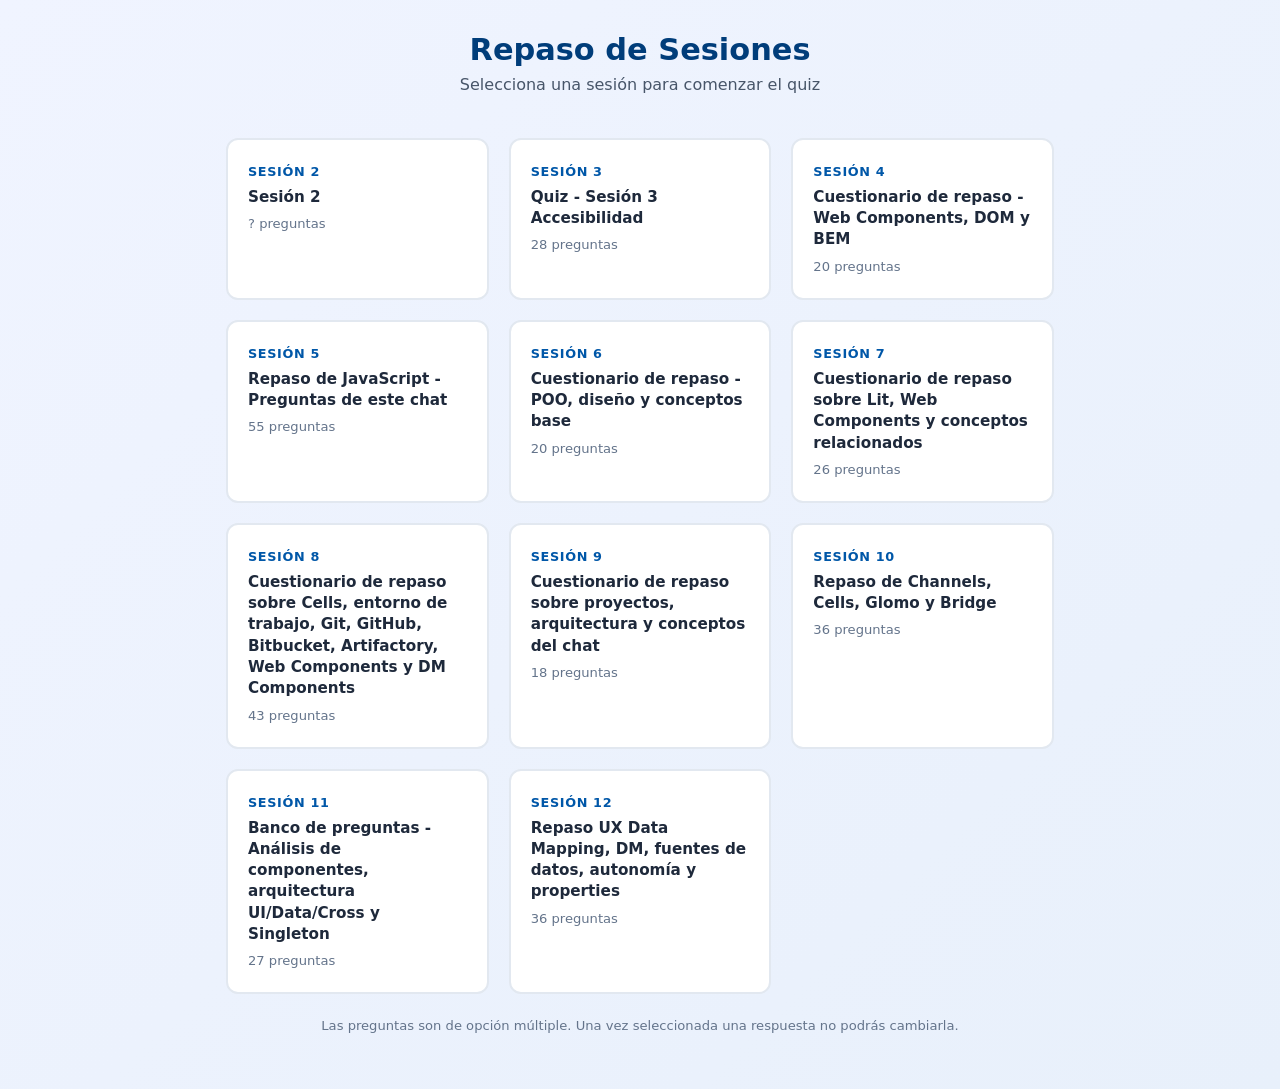
==== quiz.html @ 773c1644 "Agregar formulario de preguntas completo: 11 JSON normalizados, index/quiz/resultado HTML, CSS y JS " ====
<!DOCTYPE html>
<html lang="es">
<head>
  <meta charset="UTF-8">
  <meta name="viewport" content="width=device-width, initial-scale=1.0">
  <title>Quiz - Entelgy</title>
  <link rel="stylesheet" href="css/styles.css">
</head>
<body>
  <div class="page page--quiz">
    <header class="header">
      <a href="index.html" class="header__back" id="backBtn">← Volver al inicio</a>
      <div class="header__info">
        <h1 class="header__title" id="quizTitle">Cargando...</h1>
        <p class="header__progress" id="progressText">Pregunta 1 de N</p>
      </div>
    </header>

    <div class="progress-bar">
      <div class="progress-bar__fill" id="progressBar"></div>
    </div>

    <main class="main main--quiz">
      <div class="question-card" id="questionCard">
        <p class="question-card__number" id="questionNumber">Pregunta 1</p>
        <h2 class="question-card__text" id="questionText">Cargando pregunta...</h2>

        <div class="alternatives" id="alternativesContainer">
          <!-- Las alternativas se generan dinámicamente -->
        </div>

        <div class="feedback" id="feedbackBox" style="display:none">
          <p class="feedback__text" id="feedbackText"></p>
        </div>
      </div>

      <div class="quiz-nav">
        <button class="btn btn--primary" id="nextBtn" style="display:none">
          Siguiente pregunta →
        </button>
        <button class="btn btn--finish" id="finishBtn" style="display:none">
          Ver resultado
        </button>
      </div>
    </main>
  </div>

  <script src="js/app.js"></script>
  <script>
    initQuiz();
  </script>
</body>
</html>
---- css/styles.css ----
/* ===========================
   VARIABLES Y RESET
   =========================== */
:root {
  --color-primary: #0057a8;
  --color-primary-dark: #003d7a;
  --color-primary-light: #e8f0fb;
  --color-success: #1a7f4b;
  --color-success-bg: #e6f6ee;
  --color-success-border: #a3d9b8;
  --color-error: #b91c1c;
  --color-error-bg: #fef2f2;
  --color-error-border: #fca5a5;
  --color-neutral: #64748b;
  --color-neutral-light: #f1f5f9;
  --color-text: #1e293b;
  --color-text-soft: #475569;
  --color-border: #e2e8f0;
  --color-white: #ffffff;
  --radius: 12px;
  --radius-sm: 8px;
  --shadow: 0 4px 16px rgba(0, 0, 0, 0.08);
  --shadow-hover: 0 8px 28px rgba(0, 87, 168, 0.18);
  --transition: 0.2s ease;
  --font: 'Segoe UI', system-ui, -apple-system, sans-serif;
}

*, *::before, *::after {
  box-sizing: border-box;
  margin: 0;
  padding: 0;
}

html {
  font-size: 16px;
  scroll-behavior: smooth;
}

body {
  font-family: var(--font);
  color: var(--color-text);
  background: linear-gradient(135deg, #f0f4ff 0%, #e8f0fb 100%);
  min-height: 100vh;
}

/* ===========================
   LAYOUT
   =========================== */
.page {
  min-height: 100vh;
  display: flex;
  flex-direction: column;
  max-width: 860px;
  margin: 0 auto;
  padding: 0 1rem 2rem;
}

.main {
  flex: 1;
  padding-top: 1.5rem;
}

/* ===========================
   HEADER
   =========================== */
.header {
  padding: 2rem 0 1.25rem;
  text-align: center;
}

.header__back {
  display: inline-block;
  color: var(--color-primary);
  text-decoration: none;
  font-weight: 600;
  font-size: 0.95rem;
  margin-bottom: 0.75rem;
  padding: 0.4rem 0.75rem;
  border-radius: var(--radius-sm);
  transition: background var(--transition), color var(--transition);
}

.header__back:hover {
  background: var(--color-primary-light);
}

.header__title {
  font-size: 1.9rem;
  font-weight: 800;
  color: var(--color-primary-dark);
  line-height: 1.2;
}

.header__subtitle {
  font-size: 1rem;
  color: var(--color-text-soft);
  margin-top: 0.4rem;
}

.header__info {
  display: flex;
  flex-direction: column;
  align-items: center;
  gap: 0.25rem;
}

.header__progress {
  font-size: 0.9rem;
  color: var(--color-neutral);
  font-weight: 500;
}

/* ===========================
   BARRA DE PROGRESO
   =========================== */
.progress-bar {
  width: 100%;
  height: 6px;
  background: var(--color-border);
  border-radius: 99px;
  overflow: hidden;
  margin-bottom: 1.5rem;
}

.progress-bar__fill {
  height: 100%;
  background: linear-gradient(90deg, var(--color-primary), #4a9cf5);
  border-radius: 99px;
  transition: width 0.4s ease;
  width: 0%;
}

/* ===========================
   GRID DE SESIONES
   =========================== */
.session-grid {
  display: grid;
  grid-template-columns: repeat(auto-fill, minmax(220px, 1fr));
  gap: 1.25rem;
}

.session-card {
  background: var(--color-white);
  border: 2px solid var(--color-border);
  border-radius: var(--radius);
  padding: 1.5rem 1.25rem;
  cursor: pointer;
  text-decoration: none;
  color: inherit;
  transition: border-color var(--transition), box-shadow var(--transition), transform var(--transition);
  display: flex;
  flex-direction: column;
  gap: 0.5rem;
}

.session-card:hover {
  border-color: var(--color-primary);
  box-shadow: var(--shadow-hover);
  transform: translateY(-3px);
}

.session-card__number {
  font-size: 0.8rem;
  font-weight: 700;
  color: var(--color-primary);
  text-transform: uppercase;
  letter-spacing: 0.05em;
}

.session-card__title {
  font-size: 0.95rem;
  font-weight: 600;
  color: var(--color-text);
  line-height: 1.4;
}

.session-card__count {
  font-size: 0.82rem;
  color: var(--color-neutral);
}

/* ===========================
   TARJETA DE PREGUNTA
   =========================== */
.question-card {
  background: var(--color-white);
  border-radius: var(--radius);
  box-shadow: var(--shadow);
  padding: 2rem;
  margin-bottom: 1.5rem;
}

.question-card__number {
  font-size: 0.82rem;
  font-weight: 700;
  color: var(--color-primary);
  text-transform: uppercase;
  letter-spacing: 0.05em;
  margin-bottom: 0.6rem;
}

.question-card__text {
  font-size: 1.1rem;
  font-weight: 600;
  color: var(--color-text);
  line-height: 1.6;
  margin-bottom: 1.5rem;
}

/* ===========================
   ALTERNATIVAS
   =========================== */
.alternatives {
  display: flex;
  flex-direction: column;
  gap: 0.75rem;
}

.alternative {
  display: flex;
  align-items: flex-start;
  gap: 0.75rem;
  padding: 0.9rem 1rem;
  border: 2px solid var(--color-border);
  border-radius: var(--radius-sm);
  cursor: pointer;
  transition: border-color var(--transition), background var(--transition);
  background: var(--color-white);
  text-align: left;
  width: 100%;
  font-family: var(--font);
  font-size: 0.97rem;
  color: var(--color-text);
}

.alternative:hover:not([disabled]) {
  border-color: var(--color-primary);
  background: var(--color-primary-light);
}

.alternative__letter {
  flex-shrink: 0;
  width: 28px;
  height: 28px;
  border-radius: 50%;
  background: var(--color-neutral-light);
  border: 2px solid var(--color-border);
  display: flex;
  align-items: center;
  justify-content: center;
  font-size: 0.8rem;
  font-weight: 700;
  color: var(--color-neutral);
  transition: background var(--transition), border-color var(--transition), color var(--transition);
}

.alternative__text {
  flex: 1;
  line-height: 1.5;
}

/* Estados de alternativas */
.alternative--selected {
  border-color: var(--color-primary);
  background: var(--color-primary-light);
}

.alternative--selected .alternative__letter {
  background: var(--color-primary);
  border-color: var(--color-primary);
  color: var(--color-white);
}

.alternative--correct {
  border-color: var(--color-success-border);
  background: var(--color-success-bg);
}

.alternative--correct .alternative__letter {
  background: var(--color-success);
  border-color: var(--color-success);
  color: var(--color-white);
}

.alternative--incorrect {
  border-color: var(--color-error-border);
  background: var(--color-error-bg);
}

.alternative--incorrect .alternative__letter {
  background: var(--color-error);
  border-color: var(--color-error);
  color: var(--color-white);
}

.alternative--correct-hint {
  border-color: var(--color-success-border);
  background: var(--color-success-bg);
}

.alternative--correct-hint .alternative__letter {
  background: var(--color-success);
  border-color: var(--color-success);
  color: var(--color-white);
}

.alternative[disabled] {
  cursor: default;
}

/* ===========================
   FEEDBACK
   =========================== */
.feedback {
  margin-top: 1.25rem;
  padding: 1rem 1.1rem;
  border-radius: var(--radius-sm);
  animation: fadeIn 0.3s ease;
}

.feedback--correct {
  background: var(--color-success-bg);
  border-left: 4px solid var(--color-success);
}

.feedback--incorrect {
  background: var(--color-error-bg);
  border-left: 4px solid var(--color-error);
}

.feedback__text {
  font-size: 0.93rem;
  line-height: 1.6;
  color: var(--color-text);
}

@keyframes fadeIn {
  from { opacity: 0; transform: translateY(6px); }
  to   { opacity: 1; transform: translateY(0); }
}

/* ===========================
   NAVEGACIÓN DEL QUIZ
   =========================== */
.quiz-nav {
  display: flex;
  justify-content: flex-end;
  gap: 0.75rem;
}

/* ===========================
   BOTONES
   =========================== */
.btn {
  display: inline-block;
  padding: 0.75rem 1.5rem;
  border-radius: var(--radius-sm);
  font-size: 0.97rem;
  font-weight: 600;
  cursor: pointer;
  border: none;
  transition: background var(--transition), transform var(--transition), box-shadow var(--transition);
  text-decoration: none;
  font-family: var(--font);
}

.btn--primary {
  background: var(--color-primary);
  color: var(--color-white);
}

.btn--primary:hover {
  background: var(--color-primary-dark);
  transform: translateY(-1px);
  box-shadow: 0 4px 14px rgba(0, 87, 168, 0.3);
}

.btn--secondary {
  background: var(--color-white);
  color: var(--color-primary);
  border: 2px solid var(--color-primary);
}

.btn--secondary:hover {
  background: var(--color-primary-light);
}

.btn--finish {
  background: var(--color-success);
  color: var(--color-white);
}

.btn--finish:hover {
  background: #15653c;
  transform: translateY(-1px);
  box-shadow: 0 4px 14px rgba(26, 127, 75, 0.3);
}

/* ===========================
   RESULTADO
   =========================== */
.main--result {
  display: flex;
  flex-direction: column;
  align-items: center;
  gap: 2rem;
  padding-top: 2rem;
}

.result-card {
  background: var(--color-white);
  border-radius: var(--radius);
  box-shadow: var(--shadow);
  padding: 2.5rem 2rem;
  width: 100%;
  max-width: 500px;
  text-align: center;
  display: flex;
  flex-direction: column;
  gap: 1.5rem;
}

.result-card__score-wrap {
  display: flex;
  flex-direction: column;
  align-items: center;
  gap: 0.5rem;
}

.result-card__emoji {
  font-size: 3.5rem;
  line-height: 1;
}

.result-card__score {
  font-size: 3rem;
  font-weight: 800;
  color: var(--color-primary-dark);
  line-height: 1;
}

.result-card__label {
  font-size: 0.9rem;
  color: var(--color-neutral);
}

.result-card__bar-wrap {
  display: flex;
  align-items: center;
  gap: 0.75rem;
}

.result-card__bar {
  flex: 1;
  height: 10px;
  background: var(--color-border);
  border-radius: 99px;
  overflow: hidden;
}

.result-card__bar-fill {
  height: 100%;
  border-radius: 99px;
  background: linear-gradient(90deg, var(--color-primary), #4a9cf5);
  transition: width 0.8s ease;
}

.result-card__percent {
  font-size: 0.95rem;
  font-weight: 700;
  color: var(--color-primary);
  min-width: 44px;
}

.result-card__message {
  font-size: 1.05rem;
  font-weight: 600;
  color: var(--color-text-soft);
}

.result-actions {
  display: flex;
  gap: 1rem;
  flex-wrap: wrap;
  justify-content: center;
}

/* ===========================
   FOOTER
   =========================== */
.footer {
  padding: 1.5rem 0;
  text-align: center;
}

.footer__text {
  font-size: 0.82rem;
  color: var(--color-neutral);
}

/* ===========================
   RESPONSIVE
   =========================== */
@media (max-width: 600px) {
  .header__title {
    font-size: 1.4rem;
  }

  .question-card {
    padding: 1.25rem;
  }

  .question-card__text {
    font-size: 1rem;
  }

  .session-grid {
    grid-template-columns: 1fr 1fr;
  }

  .result-card {
    padding: 1.5rem 1.25rem;
  }

  .result-card__score {
    font-size: 2.4rem;
  }
}

@media (max-width: 400px) {
  .session-grid {
    grid-template-columns: 1fr;
  }
}
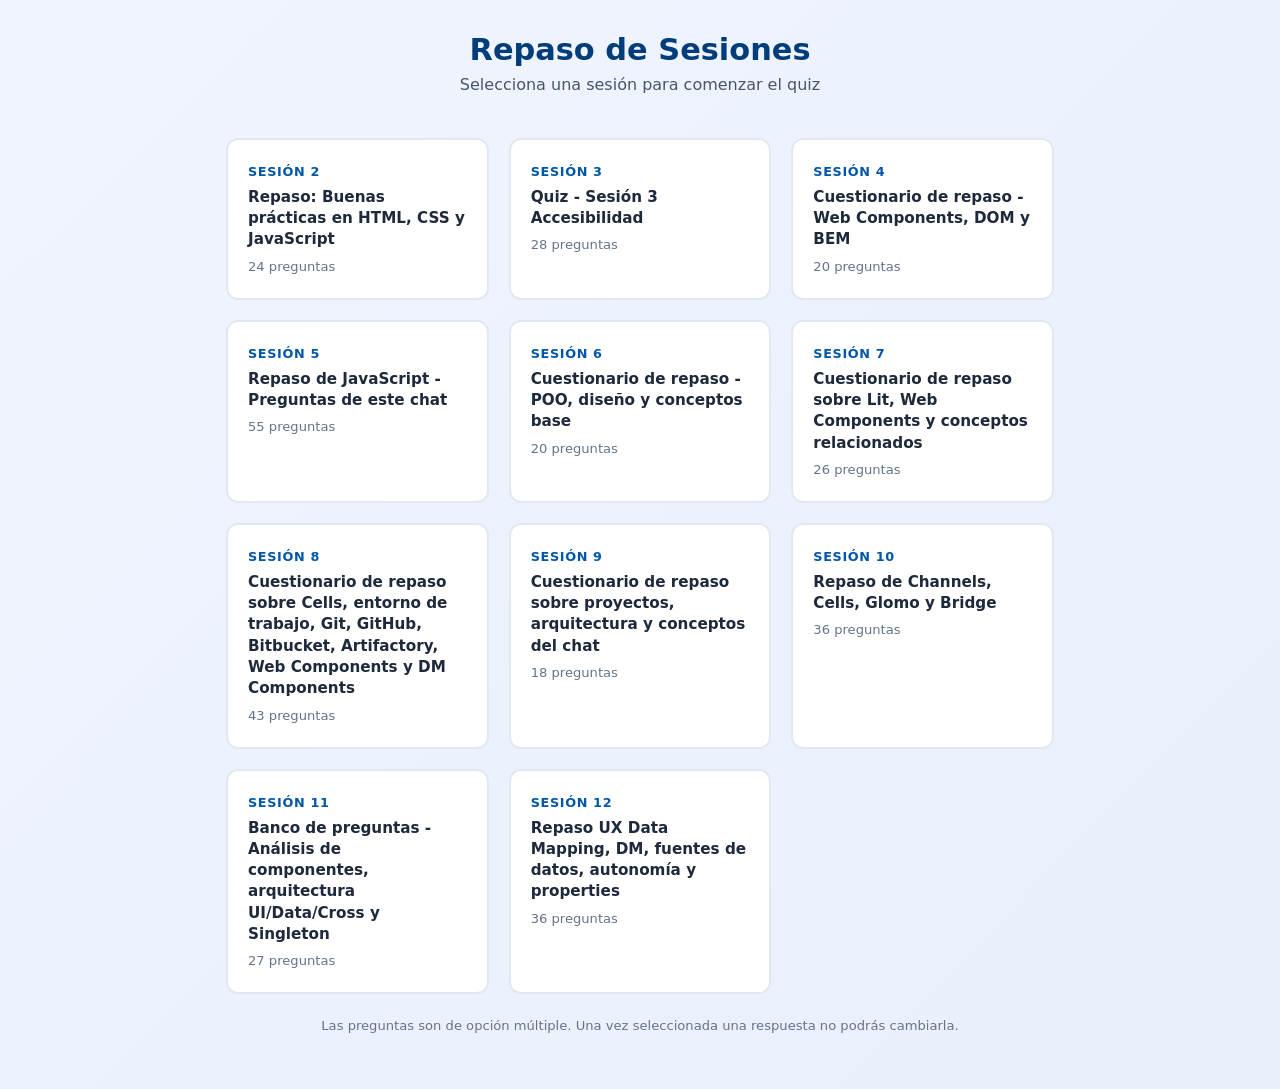
==== commit 25f68b56: "feat(sesion2): reescribir preguntas con imagenes, alternativas desafiantes y retroalimentacion detal" ====
--- a/quiz.html
+++ b/quiz.html
@@ -25,6 +25,10 @@
         <p class="question-card__number" id="questionNumber">Pregunta 1</p>
         <h2 class="question-card__text" id="questionText">Cargando pregunta...</h2>
 
+        <div class="question-card__image-wrapper" id="questionImageWrapper" style="display:none">
+          <img class="question-card__image" id="questionImage" src="" alt="Imagen de apoyo a la pregunta">
+        </div>
+
         <div class="alternatives" id="alternativesContainer">
           <!-- Las alternativas se generan dinámicamente -->
         </div>
--- a/css/styles.css
+++ b/css/styles.css
@@ -207,6 +207,24 @@
   margin-bottom: 1.5rem;
 }
 
+.question-card__image-wrapper {
+  margin: 0 0 1.5rem;
+  text-align: center;
+  border-radius: var(--radius-sm);
+  overflow: hidden;
+  border: 1px solid var(--color-border);
+  background: var(--color-neutral-light);
+}
+
+.question-card__image {
+  max-width: 100%;
+  height: auto;
+  max-height: 380px;
+  object-fit: contain;
+  display: block;
+  margin: 0 auto;
+}
+
 /* ===========================
    ALTERNATIVAS
    =========================== */
